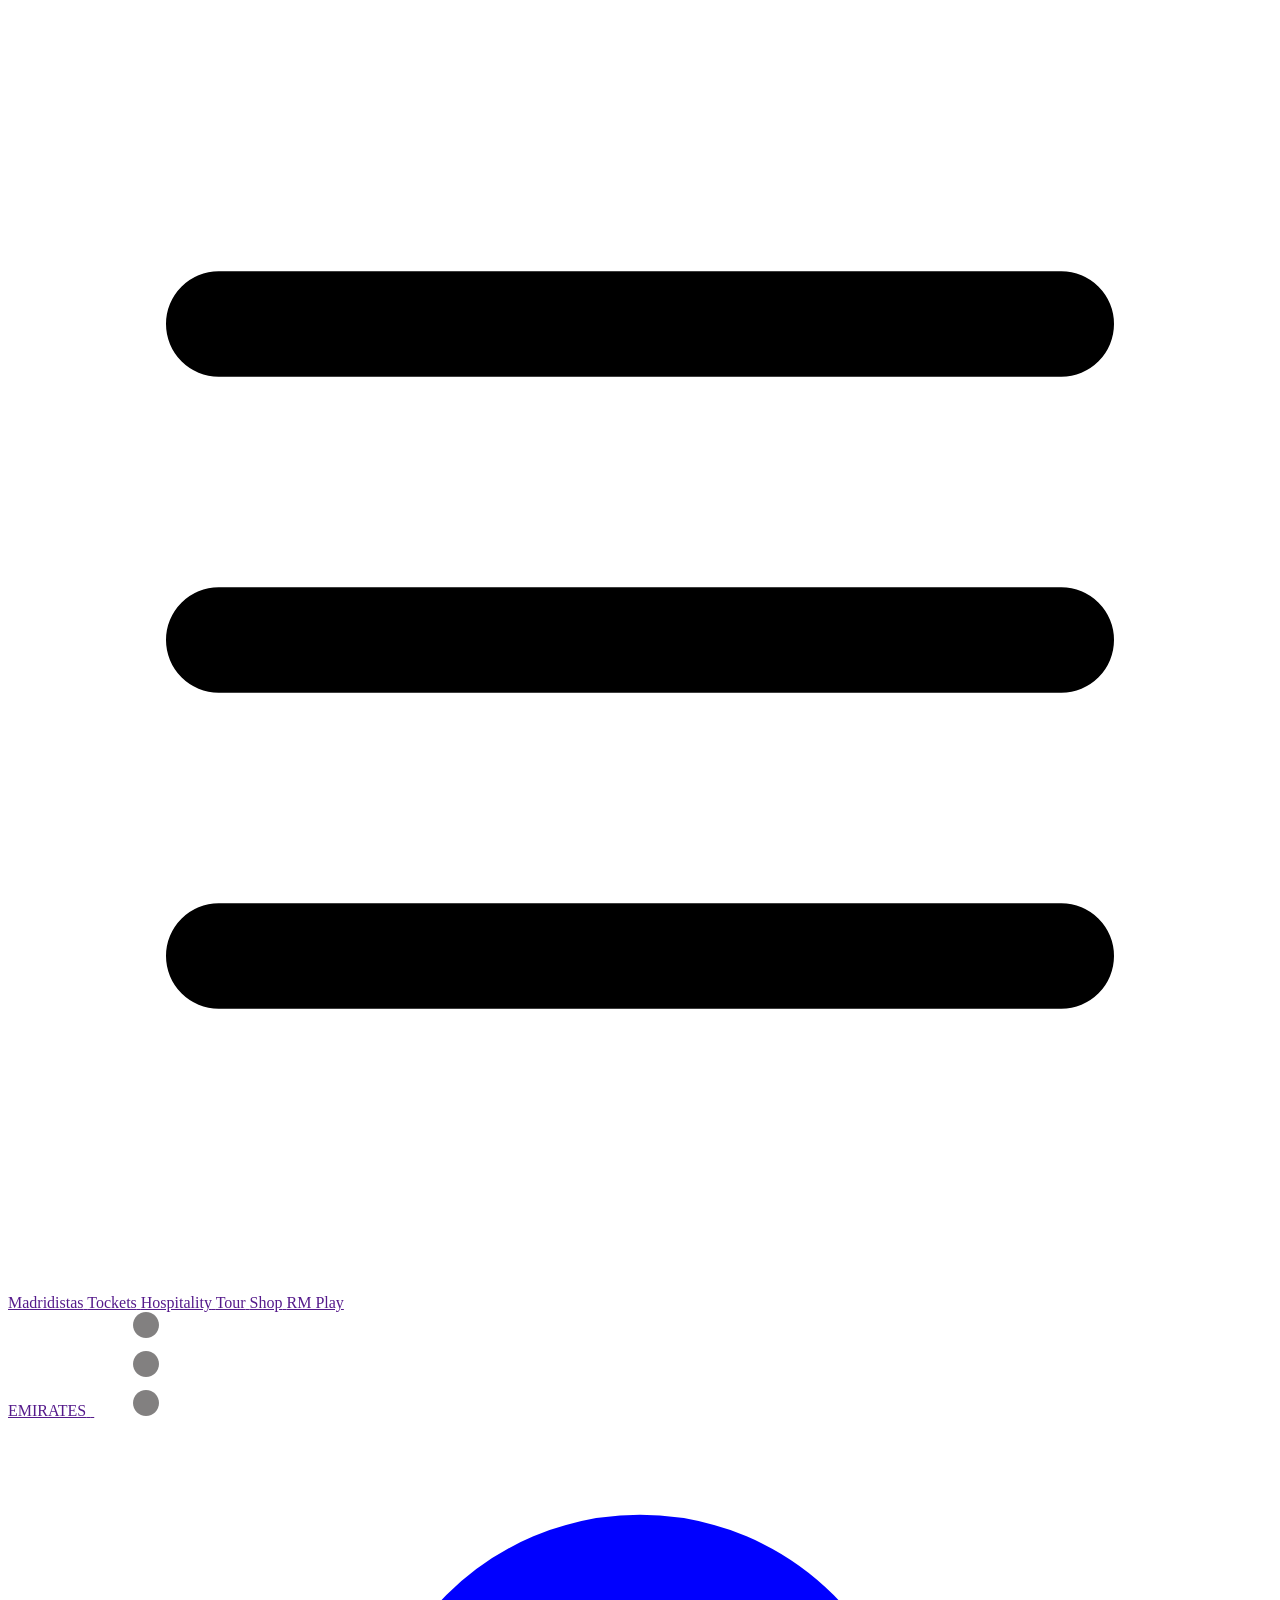
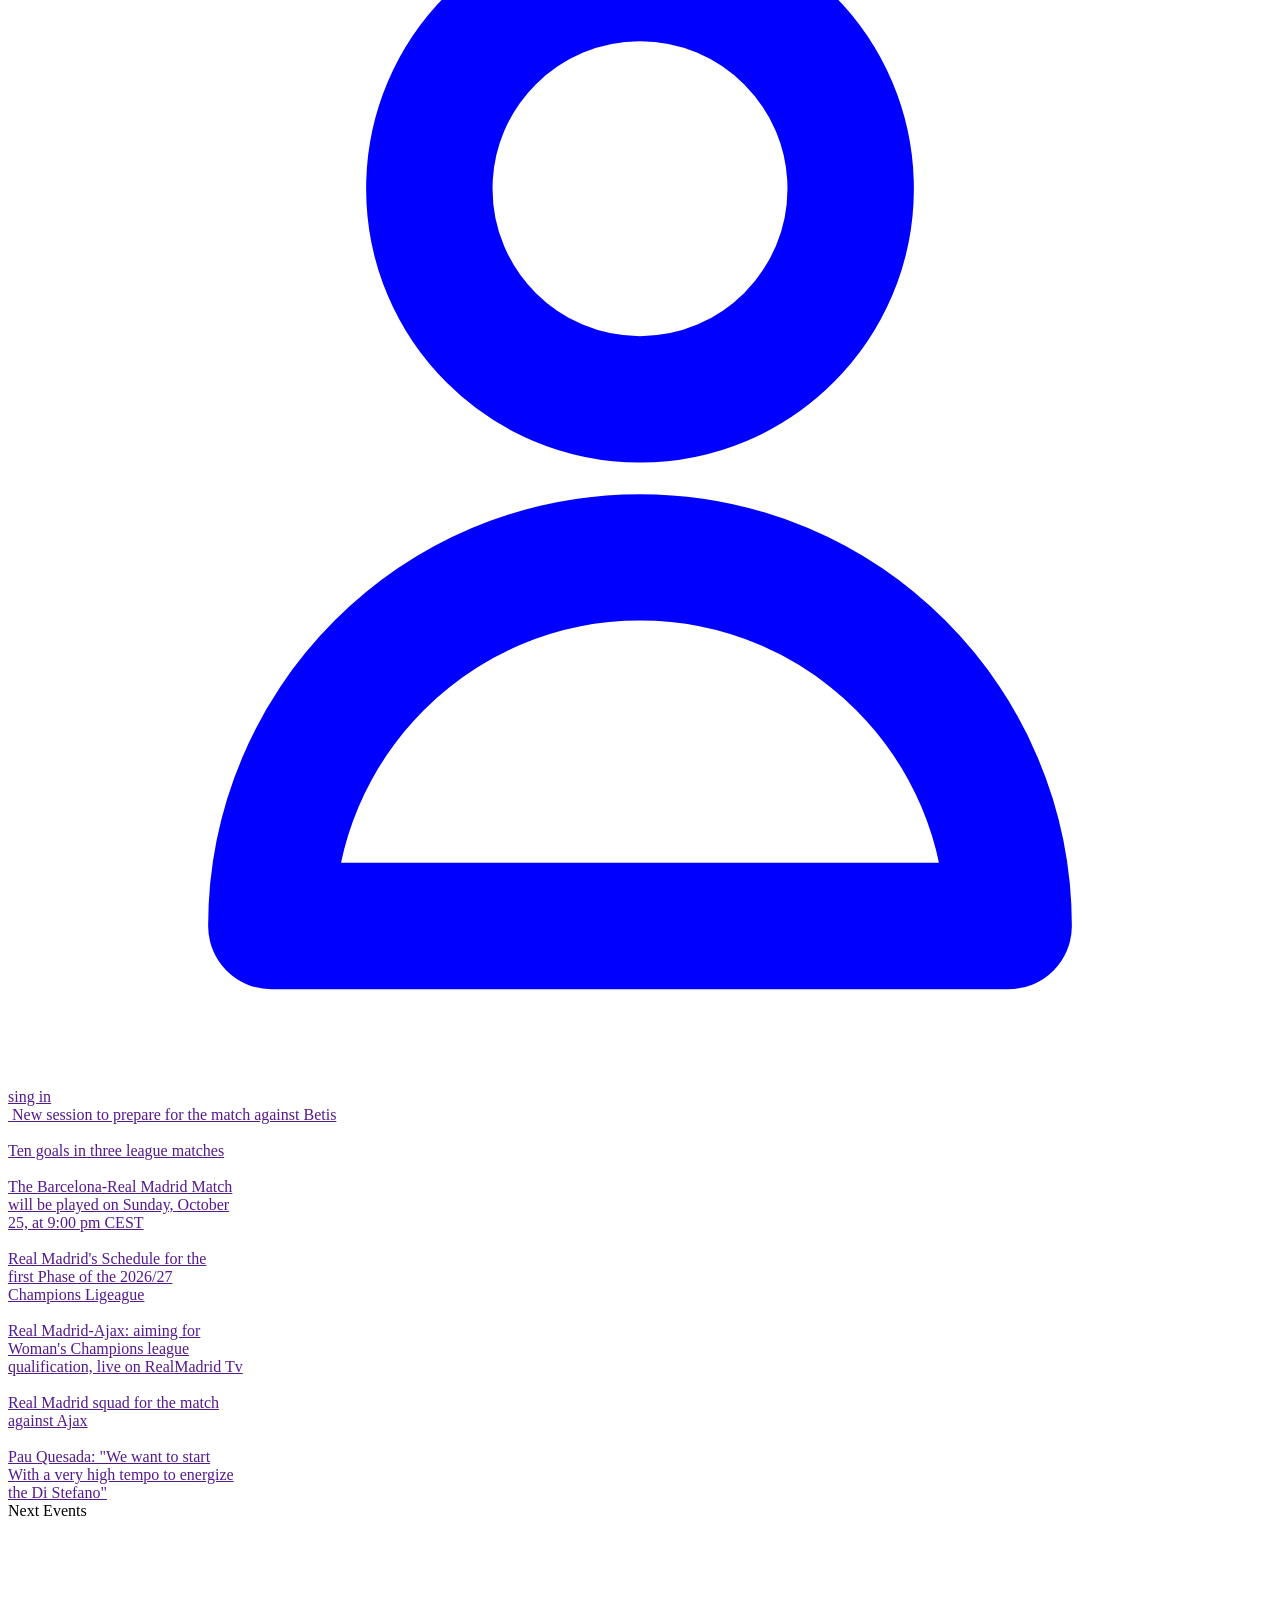
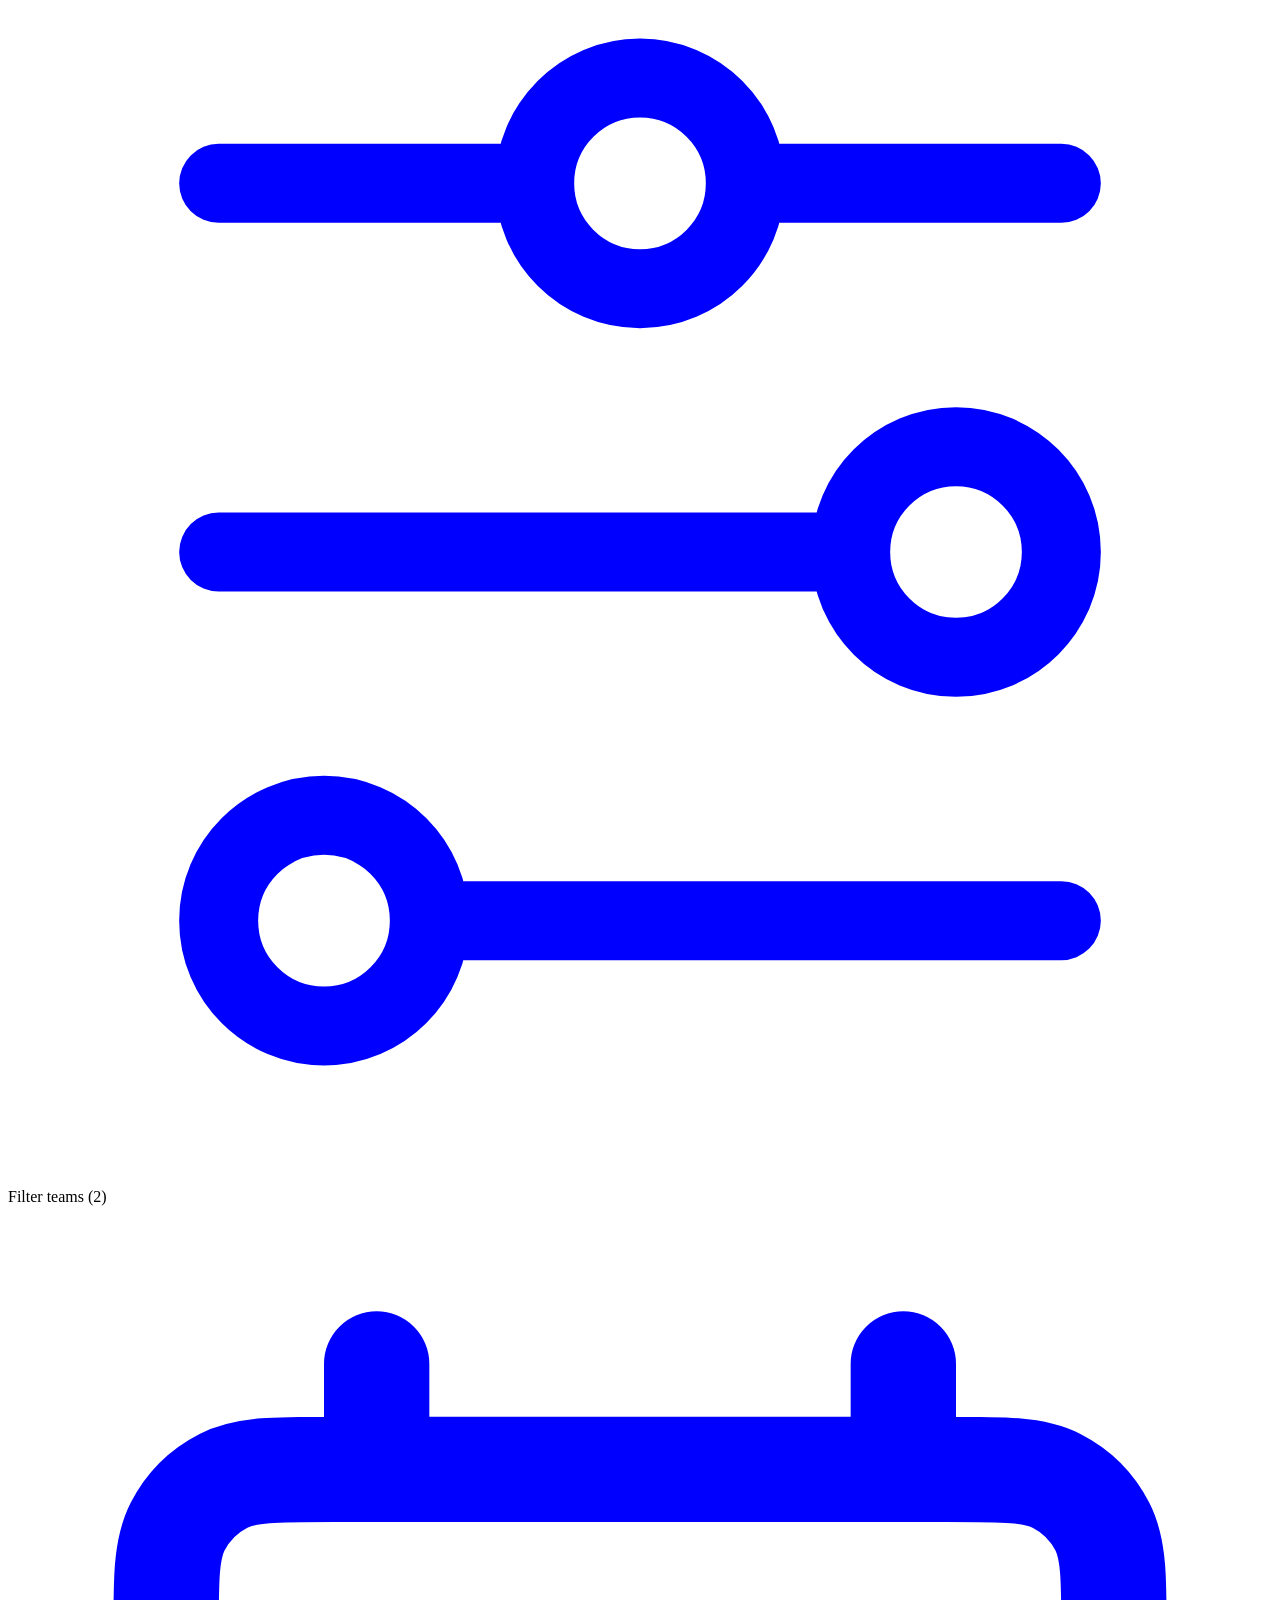
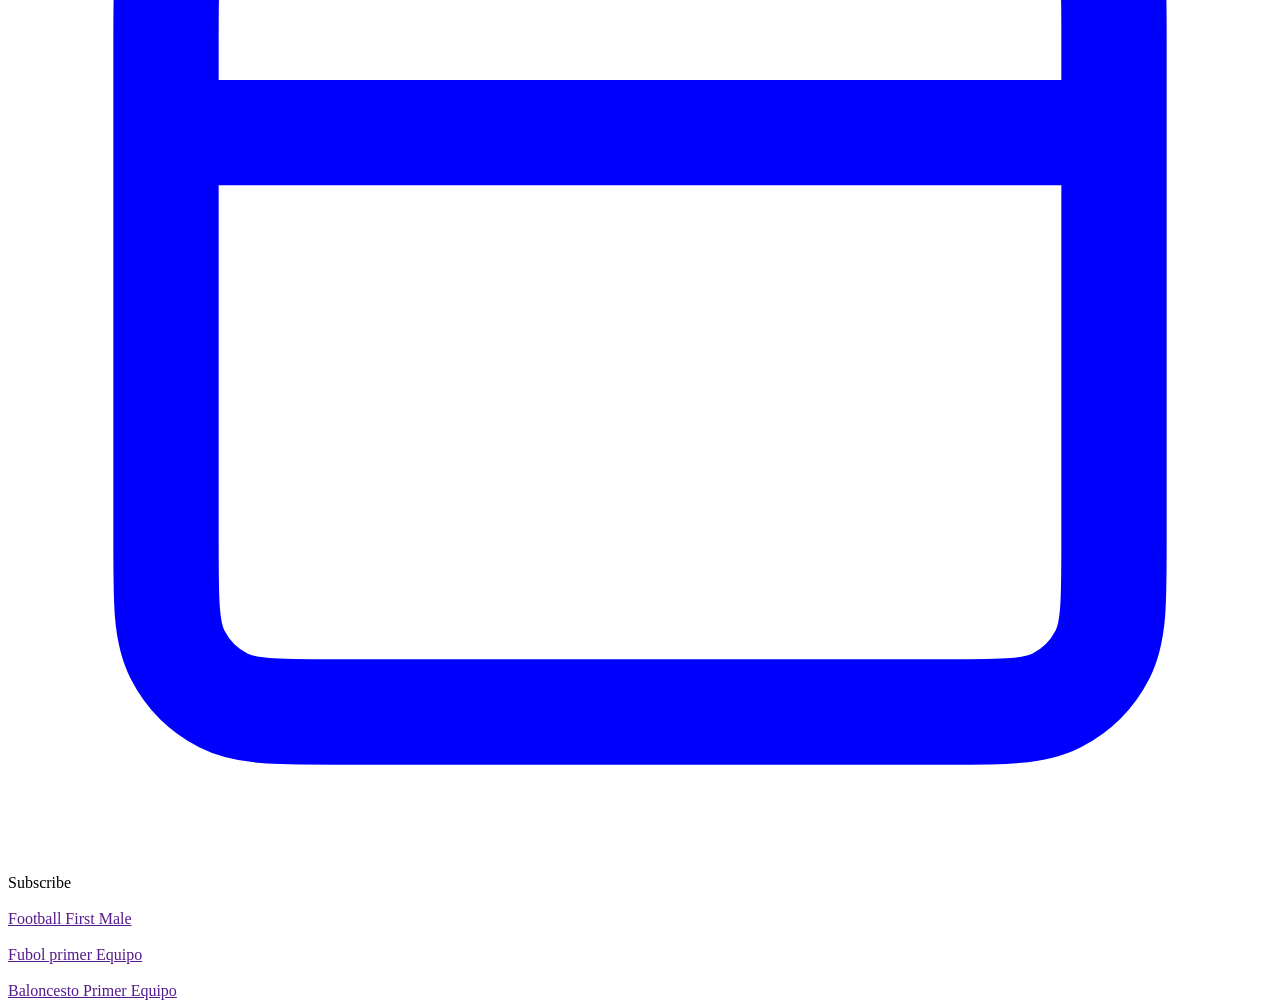
==== realmadrid.html @ 4a2160c4 "Add files via upload" ====
<!DOCTYPE html>
<html lang="en" dir="ltr">
<head>
    <meta charset="UTF-8">
    <meta name="viewport" content="width=device-width, initial-scale=1.0">
    <link rel="stylesheet" href="static/css/realmadrid.css">
    <link rel="preconnect" href="https://fonts.googleapis.com">
    <link rel="preconnect" href="https://fonts.gstatic.com" crossorigin>
    <link href="https://fonts.googleapis.com/css2?family=Alan+Sans:wght@300..900&family=Lato:ital,wght@0,100;0,300;0,400;0,700;0,900;1,100;1,300;1,400;1,700;1,900&family=Playfair+Display:ital,wght@0,400..900;1,400..900&display=swap" rel="stylesheet">
    <link rel="preconnect" href="https://fonts.googleapis.com">
    <link rel="preconnect" href="https://fonts.gstatic.com" crossorigin>
    <link href="https://fonts.googleapis.com/css2?family=Alan+Sans:wght@300..900&family=Cairo:wght@200..1000&family=Chiron+Sung+HK:ital,wght@0,200..900;1,200..900&family=Lato:ital,wght@0,100;0,300;0,400;0,700;0,900;1,100;1,300;1,400;1,700;1,900&family=Playfair+Display:ital,wght@0,400..900;1,400..900&family=Rubik:ital,wght@0,300..900;1,300..900&display=swap" rel="stylesheet">
    <title>RealMadrid</title>
</head>
<body>
    <header>
        <div class="header-left">
            <svg class="menu" viewBox="0 0 24 24" fill="none" xmlns="http://www.w3.org/2000/svg"><g id="SVGRepo_bgCarrier" stroke-width="0"></g><g id="SVGRepo_tracerCarrier" stroke-linecap="round" stroke-linejoin="round"></g><g id="SVGRepo_iconCarrier"> <path d="M4 6H20M4 12H20M4 18H20" stroke="#000000" stroke-width="2" stroke-linecap="round" stroke-linejoin="round"></path> </g></svg>
            <img class="left_img" src="static/images/1732594212_real-madrid-fc-logo-png.png" alt="">
            <img src="static/images/champions-league-24-25-winners-badge-logo-png_seeklogo-535930.png" alt="">
        </div>
        
        <div class="header_center">
            <a href="">
                <span class="h5">Madridistas</span>
            </a>
            <a href="">
                <span>Tockets</span>
            </a>
            <a href="">
                <span>Hospitality</span>
            </a>
            <a href="">
                <span>Tour</span>
            </a>
            <a href="">
                <span>Shop</span>
            </a>
            <a href="">
                <span>RM Play</span>
            </a>
        </div>

        <div class="header_right">
            <a href="">
                <span>EMIRATES</span>
            </a>
            <a href="">
                <img src="static/images/adidas-logo-black-symbol-clothes-design-icon-abstract-football-illustration-with-white-background-free-vector-removebg-preview.png" alt="">
            </a>
            <a href="">
                <svg width="104px" height="104px" viewBox="0 0 16 16" fill="none" xmlns="http://www.w3.org/2000/svg"><g id="SVGRepo_bgCarrier" stroke-width="0"></g><g id="SVGRepo_tracerCarrier" stroke-linecap="round" stroke-linejoin="round"></g><g id="SVGRepo_iconCarrier"> <path d="M8 12C9.10457 12 10 12.8954 10 14C10 15.1046 9.10457 16 8 16C6.89543 16 6 15.1046 6 14C6 12.8954 6.89543 12 8 12Z" fill="#4c4949b2"></path> <path d="M8 6C9.10457 6 10 6.89543 10 8C10 9.10457 9.10457 10 8 10C6.89543 10 6 9.10457 6 8C6 6.89543 6.89543 6 8 6Z" fill="#4c4949b2"></path> <path d="M10 2C10 0.89543 9.10457 -4.82823e-08 8 0C6.89543 4.82823e-08 6 0.895431 6 2C6 3.10457 6.89543 4 8 4C9.10457 4 10 3.10457 10 2Z" fill="#4c4949b2"></path> </g></svg>
            </a>
            <div class="sing">
                <a href="">
                    <svg viewBox="0 0 24.00 24.00" fill="none" xmlns="http://www.w3.org/2000/svg"><g id="SVGRepo_bgCarrier" stroke-width="0"></g><g id="SVGRepo_tracerCarrier" stroke-linecap="round" stroke-linejoin="round"></g><g id="SVGRepo_iconCarrier"> <path d="M16 7C16 9.20914 14.2091 11 12 11C9.79086 11 8 9.20914 8 7C8 4.79086 9.79086 3 12 3C14.2091 3 16 4.79086 16 7Z" stroke="#0000FF" stroke-width="2.4" stroke-linecap="round" stroke-linejoin="round"></path> <path d="M12 14C8.13401 14 5 17.134 5 21H19C19 17.134 15.866 14 12 14Z" stroke="#0000FF" stroke-width="2.4" stroke-linecap="round" stroke-linejoin="round"></path> </g></svg>
                    <span> sing in </span>
                </a>
            </div>
        </div>
        
    </header>

    <div class="main">
        <a href="">
            <img src="static/images/jugadores-del-real-madrid-en-el-entrenamiento-previo-al-real-madrid-sevilla-de-primera-division-2024-25--efe-javier-lizon.jpg" alt="">
            <span> New session to prepare for the match against Betis </span>
        </a>
    </div>

    <div class="main-box">
        <div class="posters-card">
            <a class="poster" href="">
                <img  src="static/images/la-liga-real-madrid_900x600.jpg" alt="">
                <div class="poster-info">
                    <span> Ten goals in three league matches </span>
                </div>
            </a>
            <a class="poster" href="">
                <img  src="static/images/th.webp" alt="">
                <div class="poster-info">
                    <span> The Barcelona-Real Madrid Match <br>
                           will be played on Sunday, October <br>
                           25, at 9:00 pm CEST 
                    </span>
                </div>
            </a>
            <a class="poster" href="">
                <img  src="static/images/champ.webp" alt="">
                <div class="poster-info">
                    <span> Real Madrid's Schedule for the <br>
                           first Phase of the 2026/27 <br>
                           Champions Ligeague
                    </span>
                </div>
            </a>
        </div>
        <div class="posters-card">
            <a class="poster" href="">
                <img  src="static/images/real woman.webp" alt="">
                <div class="poster-info">
                    <span> Real Madrid-Ajax: aiming for <br>
                           Woman's Champions league <br>
                           qualification, live on RealMadrid Tv
                    </span>
                </div>
            </a>
            <a class="poster" href="">
                <img src="static/images/OIP (9).webp" alt="">
                <div class="poster-info">
                    <span> Real Madrid squad for the match <br>
                           against Ajax 
                    </span>
                </div>
            </a>
            <a class="poster" href="">
                <img src="static/images/17599987787889.jpeg" alt="">
                <div class="poster-info">
                    <span> Pau Quesada: "We want to start <br>
                           With a very high tempo to energize <br>
                           the Di Stefano"
                    </span>
                </div>
            </a>
        </div>
    </div>
    
    <div class="Events">
        <div class="Title">
            <span> Next Events </span>
            <div class="Title-info">
                <svg viewBox="0 0 24 24" fill="none" xmlns="http://www.w3.org/2000/svg"><g id="SVGRepo_bgCarrier" stroke-width="0"></g><g id="SVGRepo_tracerCarrier" stroke-linecap="round" stroke-linejoin="round"></g><g id="SVGRepo_iconCarrier"> <path d="M4 5L10 5M10 5C10 6.10457 10.8954 7 12 7C13.1046 7 14 6.10457 14 5M10 5C10 3.89543 10.8954 3 12 3C13.1046 3 14 3.89543 14 5M14 5L20 5M4 12H16M16 12C16 13.1046 16.8954 14 18 14C19.1046 14 20 13.1046 20 12C20 10.8954 19.1046 10 18 10C16.8954 10 16 10.8954 16 12ZM8 19H20M8 19C8 17.8954 7.10457 17 6 17C4.89543 17 4 17.8954 4 19C4 20.1046 4.89543 21 6 21C7.10457 21 8 20.1046 8 19Z" stroke="#0000FF" stroke-width="1.5" stroke-linecap="round"></path> </g></svg>
                <span> Filter teams (2) </span>
                <svg viewBox="0 0 24 24" fill="none" xmlns="http://www.w3.org/2000/svg"><g id="SVGRepo_bgCarrier" stroke-width="0"></g><g id="SVGRepo_tracerCarrier" stroke-linecap="round" stroke-linejoin="round"></g><g id="SVGRepo_iconCarrier"> <path d="M3 10H21M7 3V5M17 3V5M6.2 21H17.8C18.9201 21 19.4802 21 19.908 20.782C20.2843 20.5903 20.5903 20.2843 20.782 19.908C21 19.4802 21 18.9201 21 17.8V8.2C21 7.07989 21 6.51984 20.782 6.09202C20.5903 5.71569 20.2843 5.40973 19.908 5.21799C19.4802 5 18.9201 5 17.8 5H6.2C5.0799 5 4.51984 5 4.09202 5.21799C3.71569 5.40973 3.40973 5.71569 3.21799 6.09202C3 6.51984 3 7.07989 3 8.2V17.8C3 18.9201 3 19.4802 3.21799 19.908C3.40973 20.2843 3.71569 20.5903 4.09202 20.782C4.51984 21 5.07989 21 6.2 21Z" stroke="#0000FF" stroke-width="2" stroke-linecap="round" stroke-linejoin="round"></path> </g></svg>
                <span> Subscribe </span>
            </div>
        </div>
        <div class="Events-main">
            <a href="">
                <img src="static/images/file_00000000624881f482d90927a675580e.png" alt="">
                
                <div class="main-info">
                    
                    <div class="Events-top">
                        <span> Football First Male </span>
                    </div>
        
                    <div class="Events-Title">

                    </div>
                    
                    <div class="Events-info">
        
                    </div>
                </div>
            </a>
            <a href="">
                <img src="static/images/16631633014178.jpg" alt="">
                <div class="main-info">
        
                    <div class="Events-top">
                        <span> Fubol primer Equipo </span>
                    </div>
        
                    <div class="Events-Title">
                    </div>
                    
                    <div class="Events-info">
        
                    </div>
                </div>
            </a>
            <a href="">
                <img src="static/images/16647258756324.jpg" alt="">
                <div class="main-info">
        
                    <div class="Events-top">
                        <span> Baloncesto Primer Equipo</span>
                    </div>
        
                    <div class="Events-Title">
                    </div>
                    
                    <div class="Events-info">
        
                    </div>
                </div>
            </a>
        </div>
    </div>
</body>
</html>
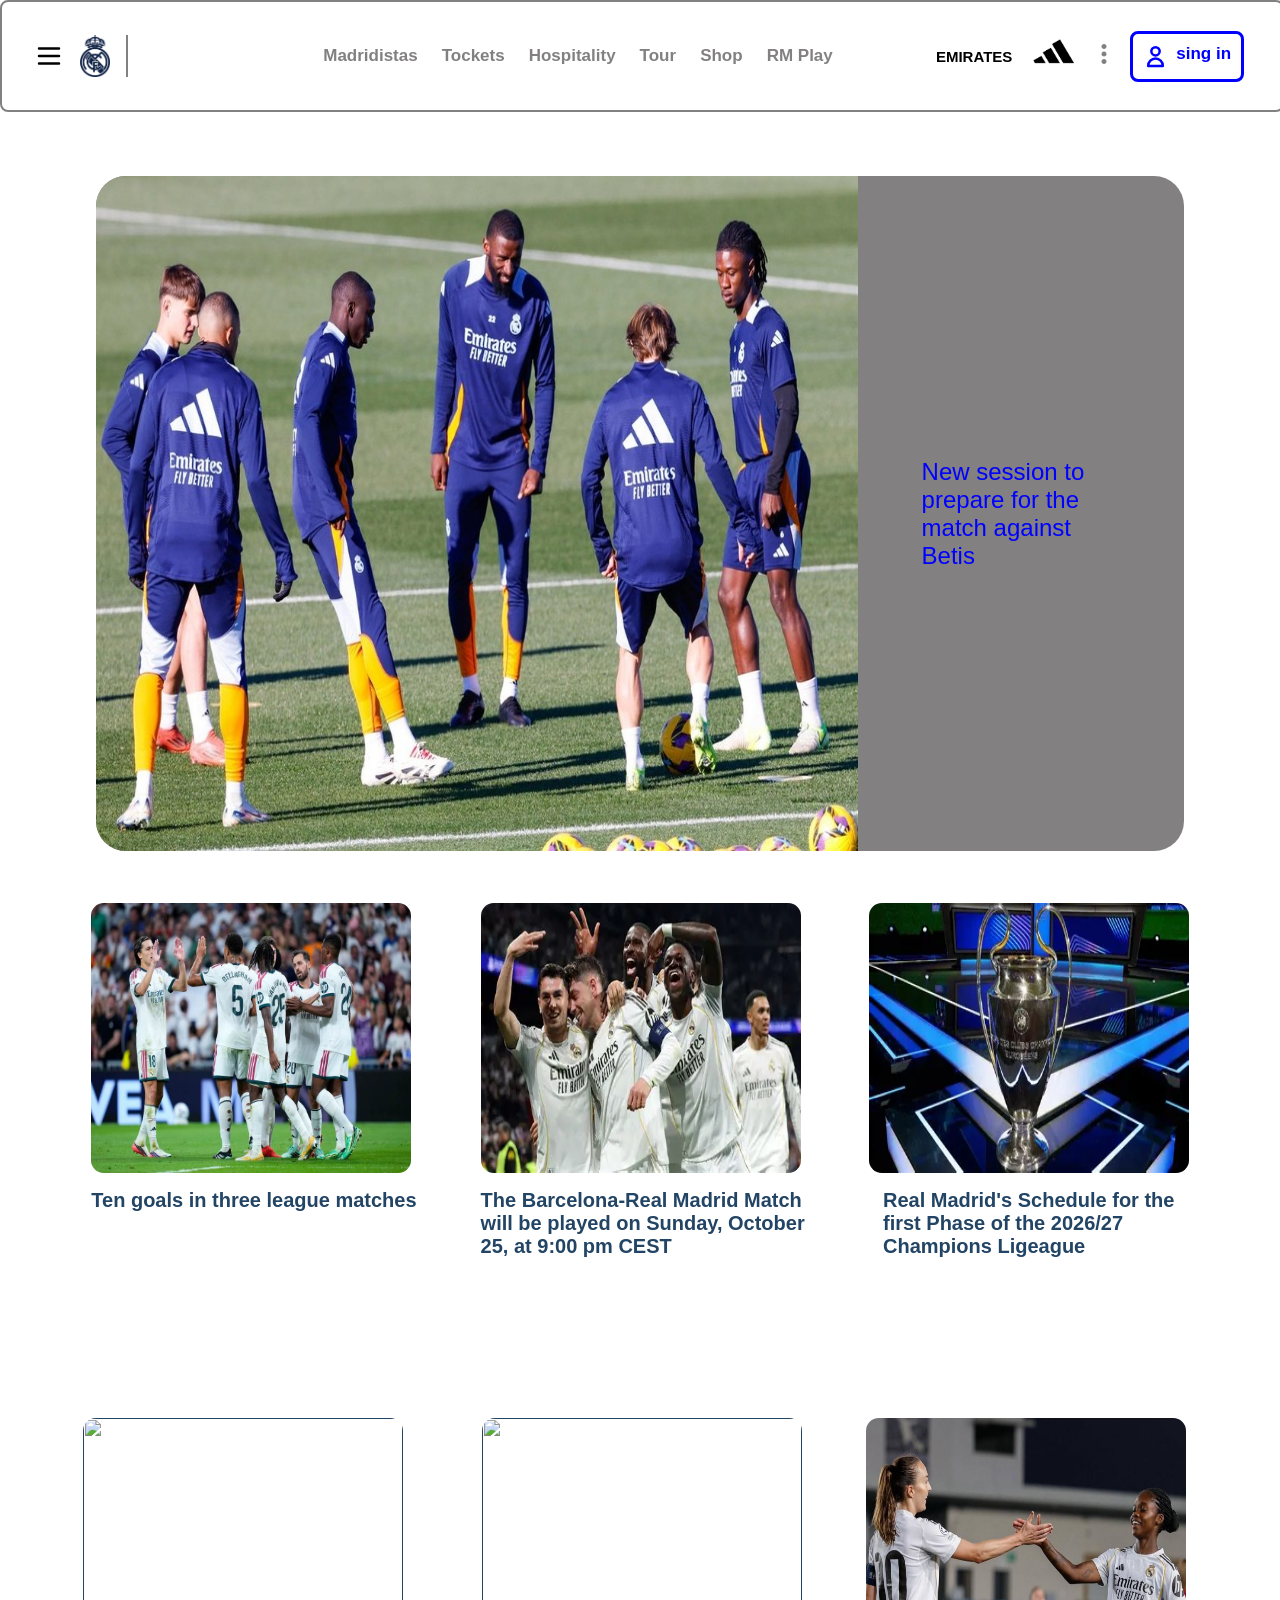
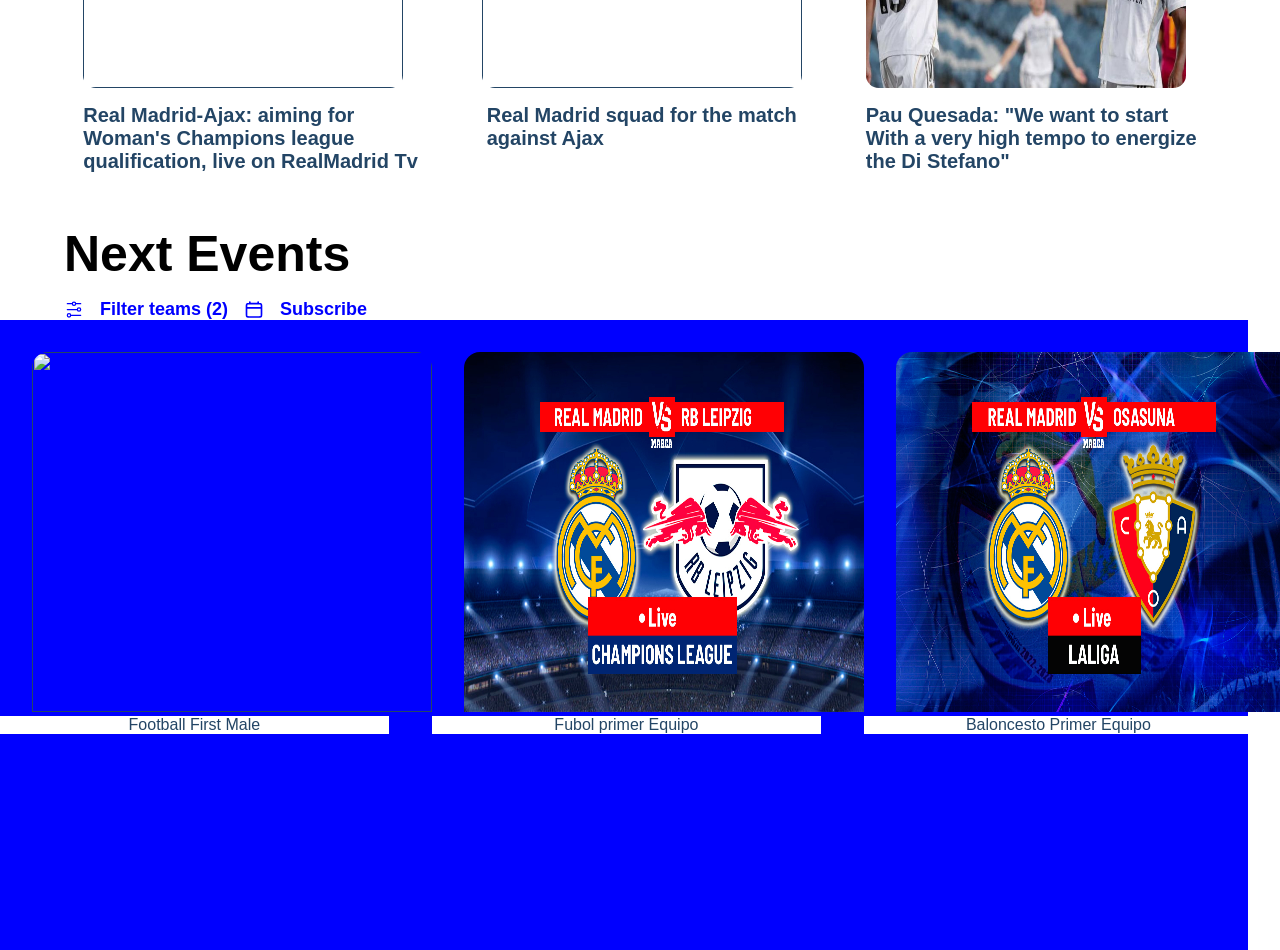
==== commit f04b0faf: "Update realmadrid.html" ====
--- a/realmadrid.html
+++ b/realmadrid.html
@@ -3,7 +3,7 @@
 <head>
     <meta charset="UTF-8">
     <meta name="viewport" content="width=device-width, initial-scale=1.0">
-    <link rel="stylesheet" href="static/css/realmadrid.css">
+    <link rel="stylesheet" href="realmadrid.css">
     <link rel="preconnect" href="https://fonts.googleapis.com">
     <link rel="preconnect" href="https://fonts.gstatic.com" crossorigin>
     <link href="https://fonts.googleapis.com/css2?family=Alan+Sans:wght@300..900&family=Lato:ital,wght@0,100;0,300;0,400;0,700;0,900;1,100;1,300;1,400;1,700;1,900&family=Playfair+Display:ital,wght@0,400..900;1,400..900&display=swap" rel="stylesheet">
@@ -16,7 +16,7 @@
     <header>
         <div class="header-left">
             <svg class="menu" viewBox="0 0 24 24" fill="none" xmlns="http://www.w3.org/2000/svg"><g id="SVGRepo_bgCarrier" stroke-width="0"></g><g id="SVGRepo_tracerCarrier" stroke-linecap="round" stroke-linejoin="round"></g><g id="SVGRepo_iconCarrier"> <path d="M4 6H20M4 12H20M4 18H20" stroke="#000000" stroke-width="2" stroke-linecap="round" stroke-linejoin="round"></path> </g></svg>
-            <img class="left_img" src="static/images/1732594212_real-madrid-fc-logo-png.png" alt="">
+            <img class="left_img" src="1732594212_real-madrid-fc-logo-png.png" alt="">
             <img src="static/images/champions-league-24-25-winners-badge-logo-png_seeklogo-535930.png" alt="">
         </div>
         
@@ -46,7 +46,7 @@
                 <span>EMIRATES</span>
             </a>
             <a href="">
-                <img src="static/images/adidas-logo-black-symbol-clothes-design-icon-abstract-football-illustration-with-white-background-free-vector-removebg-preview.png" alt="">
+                <img src="adidas-logo-black-symbol-clothes-design-icon-abstract-football-illustration-with-white-background-free-vector-removebg-preview.png" alt="">
             </a>
             <a href="">
                 <svg width="104px" height="104px" viewBox="0 0 16 16" fill="none" xmlns="http://www.w3.org/2000/svg"><g id="SVGRepo_bgCarrier" stroke-width="0"></g><g id="SVGRepo_tracerCarrier" stroke-linecap="round" stroke-linejoin="round"></g><g id="SVGRepo_iconCarrier"> <path d="M8 12C9.10457 12 10 12.8954 10 14C10 15.1046 9.10457 16 8 16C6.89543 16 6 15.1046 6 14C6 12.8954 6.89543 12 8 12Z" fill="#4c4949b2"></path> <path d="M8 6C9.10457 6 10 6.89543 10 8C10 9.10457 9.10457 10 8 10C6.89543 10 6 9.10457 6 8C6 6.89543 6.89543 6 8 6Z" fill="#4c4949b2"></path> <path d="M10 2C10 0.89543 9.10457 -4.82823e-08 8 0C6.89543 4.82823e-08 6 0.895431 6 2C6 3.10457 6.89543 4 8 4C9.10457 4 10 3.10457 10 2Z" fill="#4c4949b2"></path> </g></svg>
@@ -63,7 +63,7 @@
 
     <div class="main">
         <a href="">
-            <img src="static/images/jugadores-del-real-madrid-en-el-entrenamiento-previo-al-real-madrid-sevilla-de-primera-division-2024-25--efe-javier-lizon.jpg" alt="">
+            <img src="jugadores-del-real-madrid-en-el-entrenamiento-previo-al-real-madrid-sevilla-de-primera-division-2024-25--efe-javier-lizon.jpg" alt="">
             <span> New session to prepare for the match against Betis </span>
         </a>
     </div>
@@ -71,13 +71,13 @@
     <div class="main-box">
         <div class="posters-card">
             <a class="poster" href="">
-                <img  src="static/images/la-liga-real-madrid_900x600.jpg" alt="">
+                <img  src="la-liga-real-madrid_900x600.jpg" alt="">
                 <div class="poster-info">
                     <span> Ten goals in three league matches </span>
                 </div>
             </a>
             <a class="poster" href="">
-                <img  src="static/images/th.webp" alt="">
+                <img  src="th.webp" alt="">
                 <div class="poster-info">
                     <span> The Barcelona-Real Madrid Match <br>
                            will be played on Sunday, October <br>
@@ -86,7 +86,7 @@
                 </div>
             </a>
             <a class="poster" href="">
-                <img  src="static/images/champ.webp" alt="">
+                <img  src="champ.webp" alt="">
                 <div class="poster-info">
                     <span> Real Madrid's Schedule for the <br>
                            first Phase of the 2026/27 <br>
@@ -97,7 +97,7 @@
         </div>
         <div class="posters-card">
             <a class="poster" href="">
-                <img  src="static/images/real woman.webp" alt="">
+                <img  src="real woman.webp" alt="">
                 <div class="poster-info">
                     <span> Real Madrid-Ajax: aiming for <br>
                            Woman's Champions league <br>
@@ -106,7 +106,7 @@
                 </div>
             </a>
             <a class="poster" href="">
-                <img src="static/images/OIP (9).webp" alt="">
+                <img src="OIP (9).webp" alt="">
                 <div class="poster-info">
                     <span> Real Madrid squad for the match <br>
                            against Ajax 
@@ -114,7 +114,7 @@
                 </div>
             </a>
             <a class="poster" href="">
-                <img src="static/images/17599987787889.jpeg" alt="">
+                <img src="17599987787889.jpeg" alt="">
                 <div class="poster-info">
                     <span> Pau Quesada: "We want to start <br>
                            With a very high tempo to energize <br>
@@ -137,7 +137,7 @@
         </div>
         <div class="Events-main">
             <a href="">
-                <img src="static/images/file_00000000624881f482d90927a675580e.png" alt="">
+                <img src="file_00000000624881f482d90927a675580e.png" alt="">
                 
                 <div class="main-info">
                     
@@ -155,7 +155,7 @@
                 </div>
             </a>
             <a href="">
-                <img src="static/images/16631633014178.jpg" alt="">
+                <img src="16631633014178.jpg" alt="">
                 <div class="main-info">
         
                     <div class="Events-top">
@@ -171,7 +171,7 @@
                 </div>
             </a>
             <a href="">
-                <img src="static/images/16647258756324.jpg" alt="">
+                <img src="16647258756324.jpg" alt="">
                 <div class="main-info">
         
                     <div class="Events-top">
@@ -189,4 +189,5 @@
         </div>
     </div>
 </body>
-</html>+
+</html>
--- a/realmadrid.css
+++ b/realmadrid.css
@@ -0,0 +1,254 @@
+:root{
+    --color-darkblue: #234565;
+    --color-blue: #0000FF;
+    --color-black: #000000;
+    --color-white: #ffff;
+    --color-gray: #4c4949b2;
+}
+
+*{
+    font-family: "Google Sans Flex", sans-serif;
+    color: var(--color-darkblue);
+    margin: 0;
+    padding: 0;
+    text-decoration: none;
+}
+
+h1 , .h1 {
+    font-size: 3rem;
+    font-weight: 900;
+}
+
+h2 , .h2 {
+    font-size: 2.5rem;
+    font-weight: 800;
+}
+
+h3 .h3 {
+    font-size: 2rem;
+    font-weight: 700;
+}
+
+h4 , .h4 {
+    font-size: 1.5rem;
+    font-weight: 600;
+}
+
+h5  , .h5 {
+    font-size: 1.25rem;
+    font-weight: 500;
+}
+
+h6 , .h6 , p {
+    font-size: 1rem;
+    font-weight: 400;
+}
+
+header{
+    width: 100%;
+    height: 12vh;
+    display: flex;
+    border: solid var(--color-gray) 2px;
+    border-radius: 8px;
+    .header-left{
+        width: 20%;
+        display: flex;
+        justify-content: start;
+        align-items: center;
+        gap: 1rem;
+        svg{
+            width: 30px;
+            margin-left: 2rem;
+        }
+        .left_img{
+            width: 30px;
+            padding-right: 1rem;
+            border-right: solid var(--color-gray) 2px;
+        }
+        img{
+            width: 40px;
+        }
+    }
+    
+    .header_center{
+        width: 50%;
+        display: flex;
+        justify-content: center;
+        align-items: center;
+        gap: 1.5rem;
+        a{
+            span{
+                font-weight: 900;
+                font-size: 17px;
+                color: var(--color-gray);
+            }
+        }
+        a:hover{
+            transform: scale(1.2);
+            transition: .4s;
+            span{
+                color: var(--color-darkblue);
+            }
+        }
+    }
+
+    .header_right{
+        width: 30%;
+        display: flex;
+        justify-content: center;
+        align-items: center;
+        gap: 1rem;
+        a{
+            span{
+                font-weight: 700;
+                font-size: 15px;
+                color: var(--color-black);
+                display: flex;
+            }
+            img{
+                width: 50px;
+            }
+            svg{
+                width: 20px;
+                aspect-ratio: 1;
+            }
+        }
+        .sing{
+            a{
+                display: flex;
+                justify-content: center;
+                padding: 10px;
+                border: solid var(--color-blue) 3px;
+                border-radius: 8px;
+                gap: .5rem;
+                svg{
+                    width: 25px;
+                }
+                span{
+                    font-weight: 900;
+                    font-size: 17px;
+                    color: var(--color-blue);
+                }
+            }
+        }
+        .sing:hover{
+            transform: scale(1.1);
+            transition: .2s;
+        }
+    }
+}   
+
+.main{
+    width: 100%;
+    display: flex;
+    justify-content: center;
+    align-items: center;
+    margin-top: 4rem;
+    margin-bottom: 2rem;
+    a{
+        width: calc(100% - 12rem);
+        display: flex;
+        height: 75vh;
+        background-color: var(--color-gray);
+        border: none;
+        border-radius: 30px;
+        img{
+            width: 70%;
+            height: 75vh;
+            border-top-left-radius: 30px;
+            border-bottom-left-radius: 30px;
+        }
+        span{
+            width: 30%;
+            display: flex;
+            justify-content: center;
+            align-items: center;
+            color: var(--color-blue);
+            font-size: x-large;
+            font-weight: 500;
+            padding: 0 4rem;
+        }
+    }
+}
+
+.main-box{
+    display: flex;
+    justify-content: center;
+    /* background-color: #000000; */
+    flex-wrap: wrap;
+    gap: 8rem;
+    padding: 20px;
+    .posters-card{
+        display: flex;
+        gap: 4rem;
+        .poster{
+            flex-direction: column;
+            display: flex;
+            img{
+                width: 20rem;
+                height: 30vh;
+                border-radius: .8rem;
+            }
+            .poster-info{
+                span{
+                    font-weight: 700;
+                    font-size: 20px;
+                    display: flex;
+                    justify-content: center;
+                    margin-top: 1rem;
+                    margin-bottom: 2rem;    
+                }
+            }
+        }
+    }
+}
+.poster:hover {
+        transform: scale(1.1);
+        transition: .5s;
+}
+
+.Events{
+    .Title{
+        justify-content: flex-start;
+        margin-left: 4rem;
+        span{
+            font-weight: 900;
+            font-size: 50px;
+            color: var(--color-black);
+        }
+        .Title-info{
+            display: flex;
+            margin-top: 1rem;
+            gap: 1rem;
+            svg{
+                width: 20px;
+            }
+            span{
+                font-size: 18px;
+                color: var(--color-blue);
+            }
+        }
+    }
+    .Events-main{
+        display: flex;
+        justify-content: space-evenly;
+        width: calc(100% - 2rem);
+        height: 70vh;
+        background-color: #0000FF;
+        img{
+            margin-top: 2rem;
+            margin-left: 2rem;
+            width: 25rem;
+            height: 40vh;
+            border-top-left-radius: 1rem;
+            border-top-right-radius: 1rem;
+        }
+        .main-info{
+            background-color: var(--color-white);
+            width: 90%;
+            display: flex;
+            justify-content: center;
+            align-items: center;
+        }
+    }
+}
